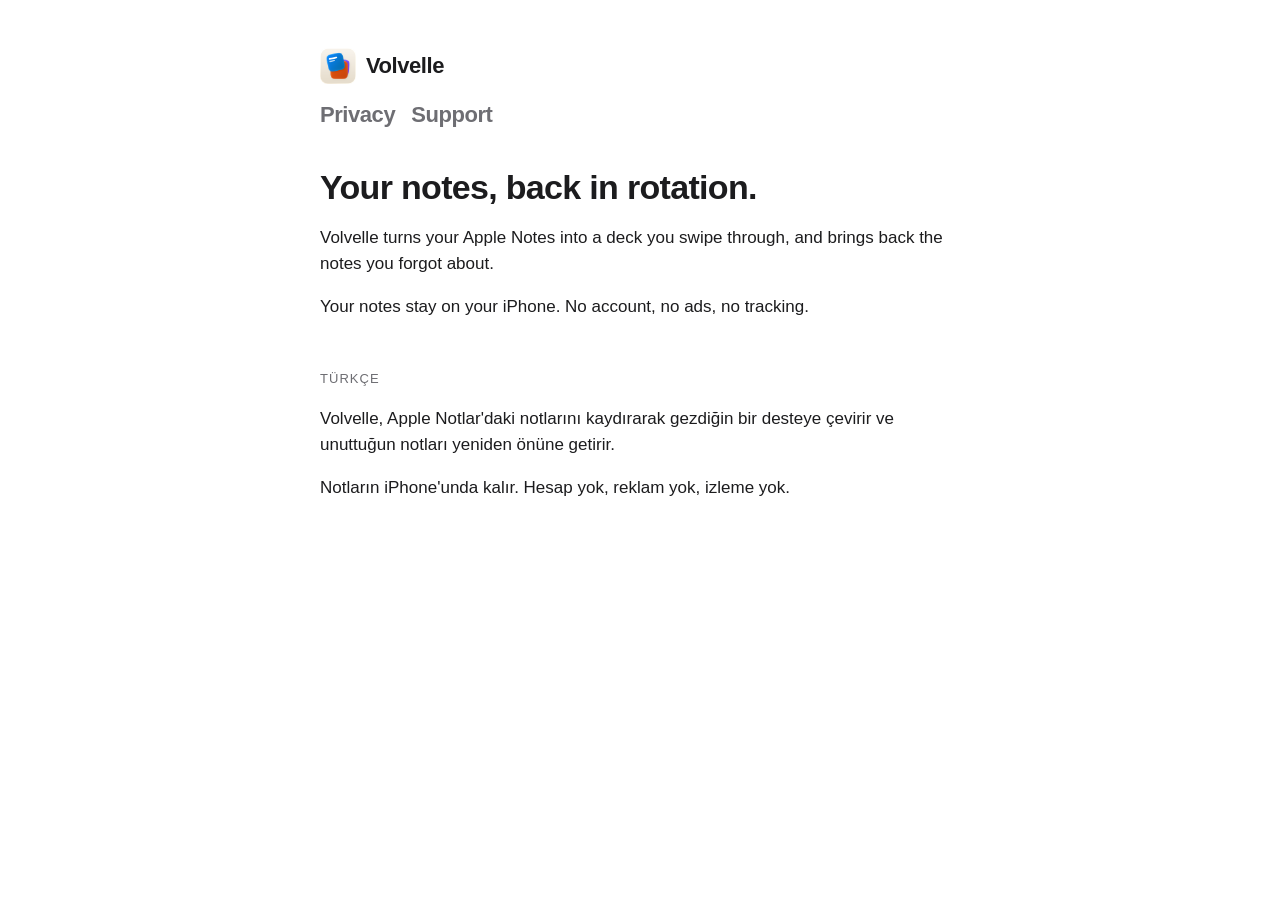
==== index.html @ e8969314 "Volvelle gizlilik ve destek sayfaları" ====
<!doctype html><html lang="en"><head><meta charset="utf-8"><meta name="viewport" content="width=device-width,initial-scale=1"><link rel="icon" href="/icon.png?v=1"><link rel="apple-touch-icon" href="/icon.png?v=1"><title>Volvelle</title><link rel="stylesheet" href="/style.css?v=1"></head><body><main><header><a class="brand" href="/"><img src="/icon.png?v=1" alt="" width="36" height="36">Volvelle</a><nav><a href="/privacy/">Privacy</a><a href="/support/">Support</a></nav></header>
<h1>Your notes, back in rotation.</h1>
<p>Volvelle turns your Apple Notes into a deck you swipe through, and brings back the notes you forgot about.</p>
<p>Your notes stay on your iPhone. No account, no ads, no tracking.</p>
<p class="lang">Türkçe</p>
<p>Volvelle, Apple Notlar'daki notlarını kaydırarak gezdiğin bir desteye çevirir ve unuttuğun notları yeniden önüne getirir.</p>
<p>Notların iPhone'unda kalır. Hesap yok, reklam yok, izleme yok.</p>
</main></body></html>
---- style.css ----
:root{--bg:#fff;--fg:#1c1c1e;--muted:#6e6e73;--line:#e5e5ea;--accent:#0369a1}
@media (prefers-color-scheme:dark){:root{--bg:#000;--fg:#f2f2f7;--muted:#98989d;--line:#2c2c2e;--accent:#4aa8ff}}
*{box-sizing:border-box}body{margin:0;background:var(--bg);color:var(--fg);font:17px/1.55 -apple-system,BlinkMacSystemFont,"SF Pro Text","Helvetica Neue",Arial,sans-serif}
main{max-width:680px;margin:0 auto;padding:48px 20px 80px}
header a{color:var(--fg);text-decoration:none;font-weight:800;font-size:22px;letter-spacing:-.02em}
nav{margin-top:6px;font-size:15px}nav a{color:var(--muted);margin-right:16px}
h1{font-size:34px;letter-spacing:-.02em;line-height:1.15;margin:36px 0 6px}h2{font-size:22px;margin:40px 0 8px}
.date{color:var(--muted);font-size:15px;margin:0 0 24px}a{color:var(--accent)}
li{margin:8px 0}hr{border:0;border-top:1px solid var(--line);margin:56px 0 0}
.lang{font-size:13px;letter-spacing:.08em;text-transform:uppercase;color:var(--muted);margin-top:48px}
.brand{display:inline-flex;align-items:center;gap:10px}.brand img{border-radius:22%;display:block}
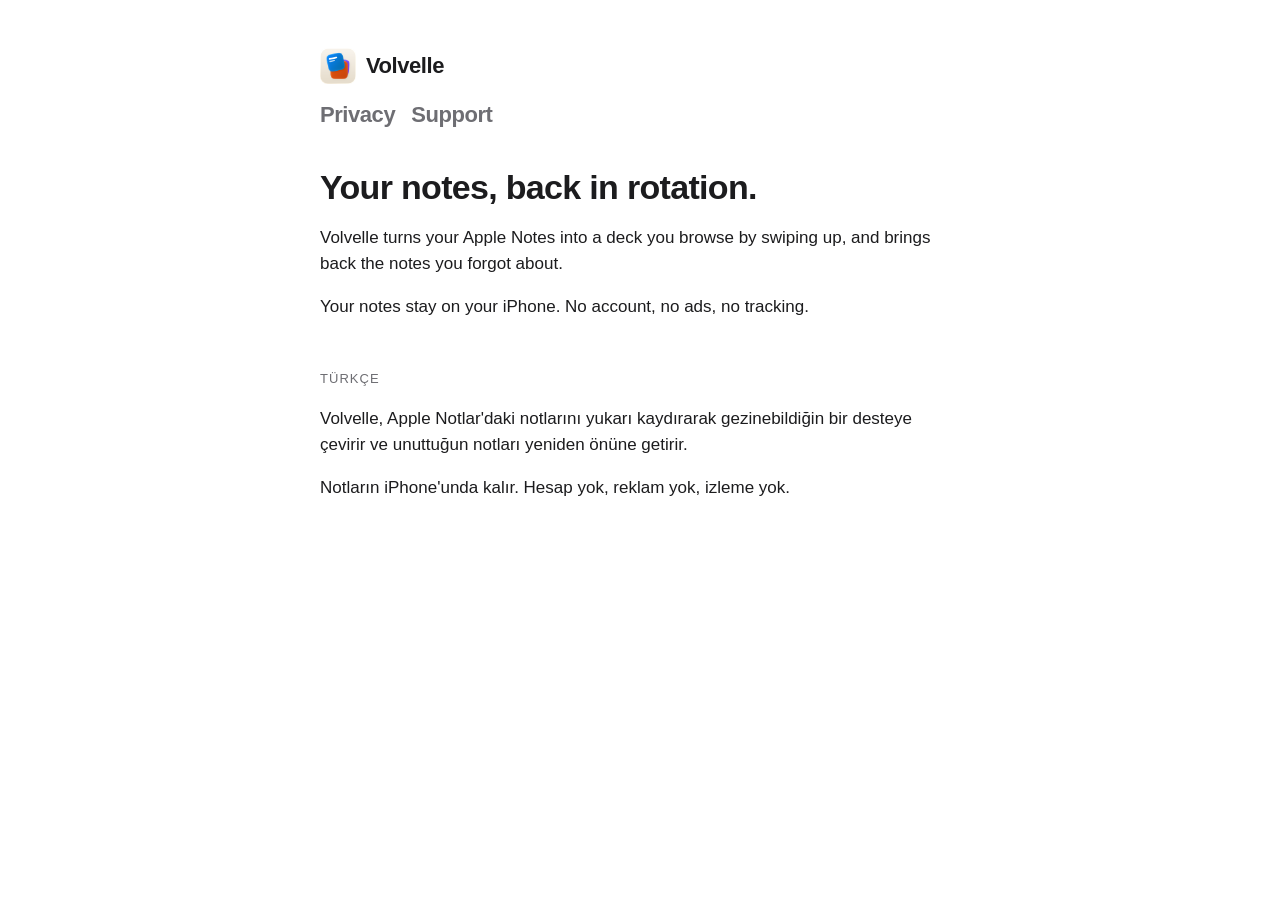
==== commit e324df0f: "Metin düzeltmeleri: yukarı kaydırma, senkronizasyon, gizlilikte notlar bölümü kısaldı" ====
--- a/index.html
+++ b/index.html
@@ -1,8 +1,8 @@
 <!doctype html><html lang="en"><head><meta charset="utf-8"><meta name="viewport" content="width=device-width,initial-scale=1"><link rel="icon" href="/icon.png?v=1"><link rel="apple-touch-icon" href="/icon.png?v=1"><title>Volvelle</title><link rel="stylesheet" href="/style.css?v=1"></head><body><main><header><a class="brand" href="/"><img src="/icon.png?v=1" alt="" width="36" height="36">Volvelle</a><nav><a href="/privacy/">Privacy</a><a href="/support/">Support</a></nav></header>
 <h1>Your notes, back in rotation.</h1>
-<p>Volvelle turns your Apple Notes into a deck you swipe through, and brings back the notes you forgot about.</p>
+<p>Volvelle turns your Apple Notes into a deck you browse by swiping up, and brings back the notes you forgot about.</p>
 <p>Your notes stay on your iPhone. No account, no ads, no tracking.</p>
 <p class="lang">Türkçe</p>
-<p>Volvelle, Apple Notlar'daki notlarını kaydırarak gezdiğin bir desteye çevirir ve unuttuğun notları yeniden önüne getirir.</p>
+<p>Volvelle, Apple Notlar'daki notlarını yukarı kaydırarak gezinebildiğin bir desteye çevirir ve unuttuğun notları yeniden önüne getirir.</p>
 <p>Notların iPhone'unda kalır. Hesap yok, reklam yok, izleme yok.</p>
 </main></body></html>
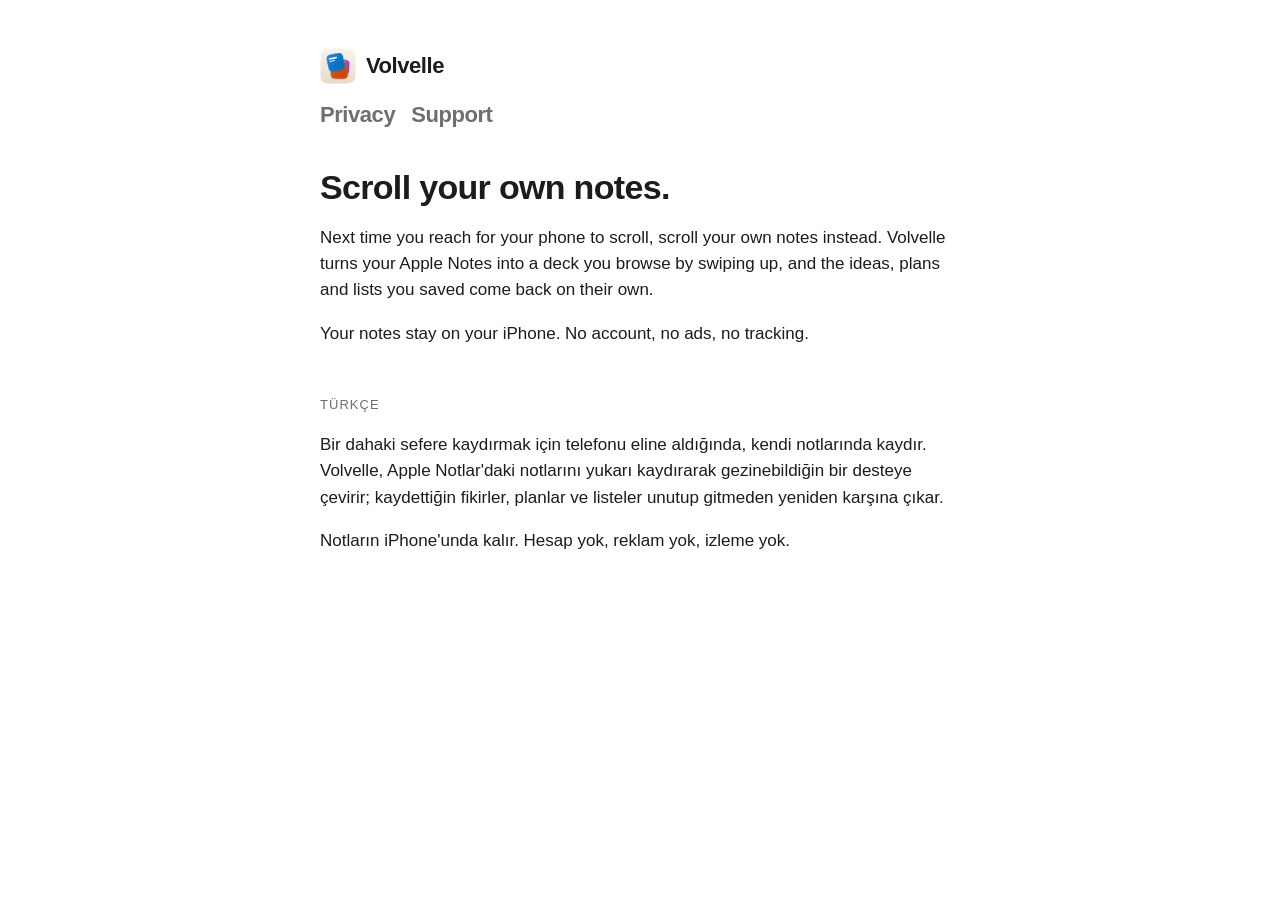
==== commit 18dd4a45: "Ana sayfa: Scroll your own notes" ====
--- a/index.html
+++ b/index.html
@@ -1,8 +1,8 @@
 <!doctype html><html lang="en"><head><meta charset="utf-8"><meta name="viewport" content="width=device-width,initial-scale=1"><link rel="icon" href="/icon.png?v=1"><link rel="apple-touch-icon" href="/icon.png?v=1"><title>Volvelle</title><link rel="stylesheet" href="/style.css?v=1"></head><body><main><header><a class="brand" href="/"><img src="/icon.png?v=1" alt="" width="36" height="36">Volvelle</a><nav><a href="/privacy/">Privacy</a><a href="/support/">Support</a></nav></header>
-<h1>Your notes, back in rotation.</h1>
-<p>Volvelle turns your Apple Notes into a deck you browse by swiping up, and brings back the notes you forgot about.</p>
+<h1>Scroll your own notes.</h1>
+<p>Next time you reach for your phone to scroll, scroll your own notes instead. Volvelle turns your Apple Notes into a deck you browse by swiping up, and the ideas, plans and lists you saved come back on their own.</p>
 <p>Your notes stay on your iPhone. No account, no ads, no tracking.</p>
 <p class="lang">Türkçe</p>
-<p>Volvelle, Apple Notlar'daki notlarını yukarı kaydırarak gezinebildiğin bir desteye çevirir ve unuttuğun notları yeniden önüne getirir.</p>
+<p>Bir dahaki sefere kaydırmak için telefonu eline aldığında, kendi notlarında kaydır. Volvelle, Apple Notlar'daki notlarını yukarı kaydırarak gezinebildiğin bir desteye çevirir; kaydettiğin fikirler, planlar ve listeler unutup gitmeden yeniden karşına çıkar.</p>
 <p>Notların iPhone'unda kalır. Hesap yok, reklam yok, izleme yok.</p>
 </main></body></html>
